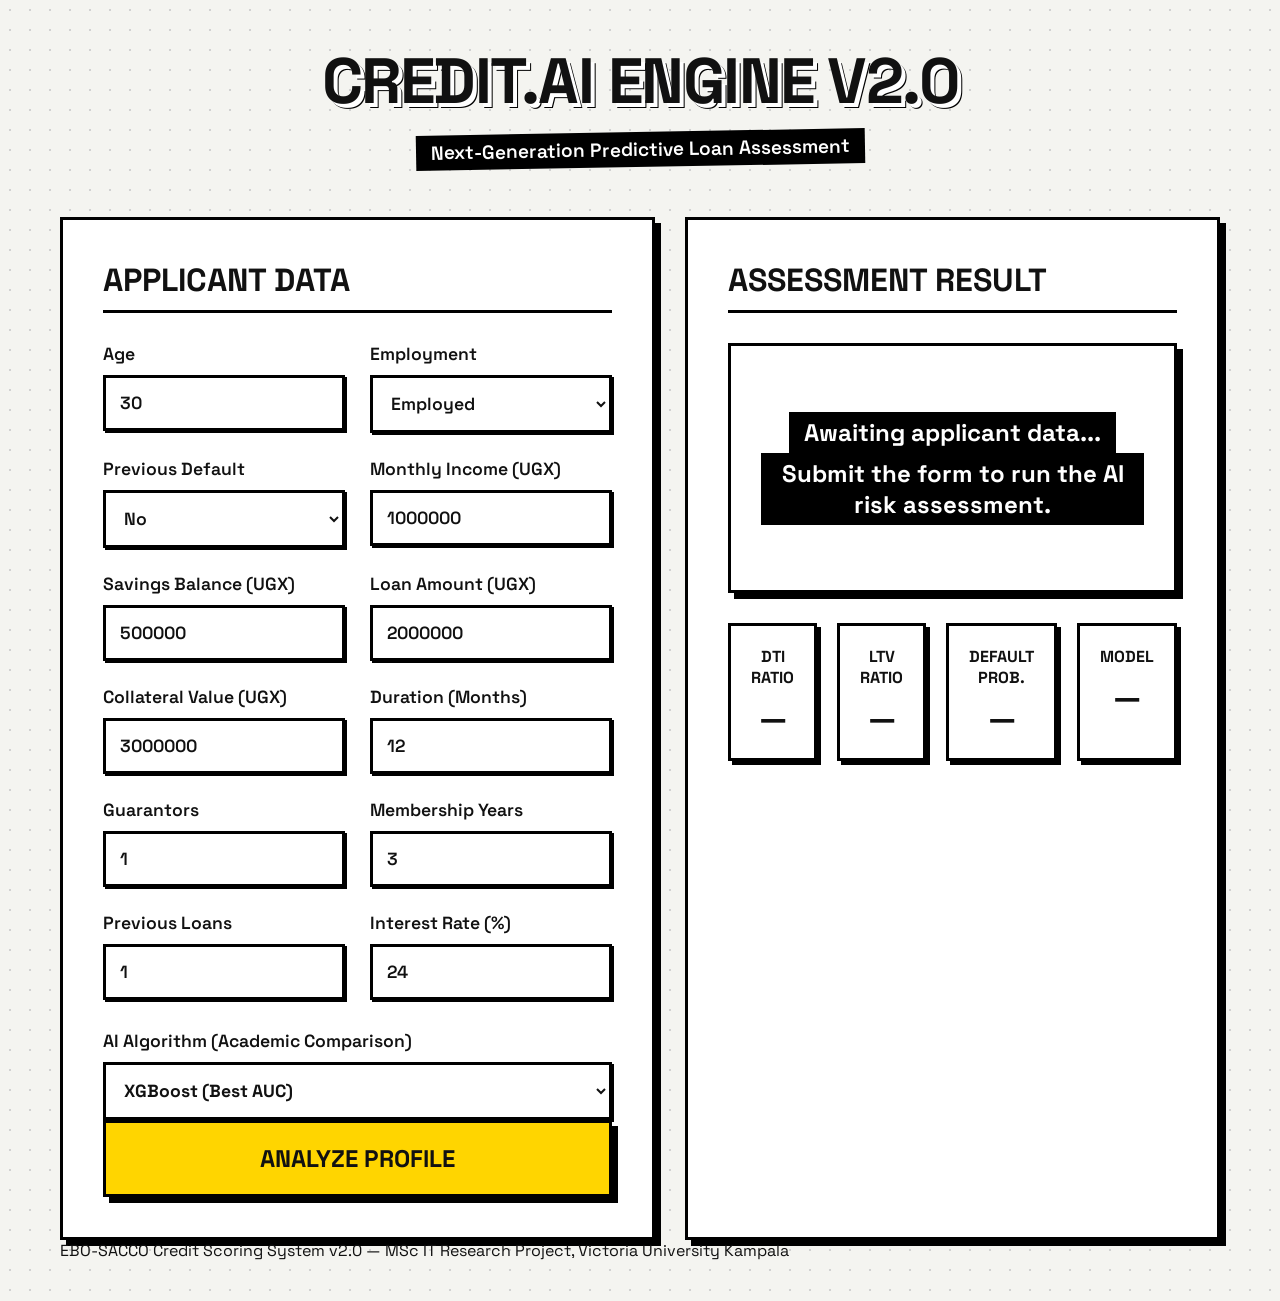
==== webapp/index.html @ fc42ba5c "first MVP" ====
<!DOCTYPE html>
<html lang="en">
<head>
    <meta charset="UTF-8">
    <meta name="viewport" content="width=device-width, initial-scale=1.0">
    <title>EBO-SACCO Credit AI Engine v2.0</title>
    <link rel="stylesheet" href="styles.css">
    <link href="https://fonts.googleapis.com/css2?family=Outfit:wght@300;400;600;800&display=swap" rel="stylesheet">
</head>
<body>
    <div class="background-orbs">
        <div class="orb orb-1"></div>
        <div class="orb orb-2"></div>
        <div class="orb orb-3"></div>
    </div>

    <div class="container">
        <header>
            <h1>Credit.AI <span>Engine v2.0</span></h1>
            <p>Next-Generation Predictive Loan Assessment</p>
        </header>

        <main>
            <div class="glass-panel form-panel">
                <h2>Applicant Data</h2>
                <form id="predictionForm">
                    <div class="input-grid">
                        <div class="input-group">
                            <label>Age</label>
                            <input type="number" id="age" value="30" min="18" max="120" required>
                        </div>
                        <div class="input-group">
                            <label>Employment</label>
                            <select id="employment_status">
                                <option value="Employed">Employed</option>
                                <option value="Self-Employed">Self-Employed</option>
                            </select>
                        </div>
                        <div class="input-group">
                            <label>Previous Default</label>
                            <select id="prev_default">
                                <option value="No">No</option>
                                <option value="Yes">Yes</option>
                            </select>
                        </div>
                        <div class="input-group">
                            <label>Monthly Income (UGX)</label>
                            <input type="number" id="income" value="1000000" min="0" required>
                        </div>
                        <div class="input-group">
                            <label>Savings Balance (UGX)</label>
                            <input type="number" id="savings" value="500000" min="0" required>
                        </div>
                        <div class="input-group">
                            <label>Loan Amount (UGX)</label>
                            <input type="number" id="loan_amount" value="2000000" min="1" required>
                        </div>
                        <div class="input-group">
                            <label>Collateral Value (UGX)</label>
                            <input type="number" id="collateral" value="3000000" min="0" required>
                        </div>
                        <div class="input-group">
                            <label>Duration (Months)</label>
                            <input type="number" id="loan_duration" value="12" min="1" max="72" required>
                        </div>
                        <div class="input-group">
                            <label>Guarantors</label>
                            <input type="number" id="guarantor_count" value="1" min="0" max="20">
                        </div>
                        <div class="input-group">
                            <label>Membership Years</label>
                            <input type="number" id="membership_years" value="3" min="0" max="50">
                        </div>
                        <div class="input-group">
                            <label>Previous Loans</label>
                            <input type="number" id="previous_loans_count" value="1" min="0" max="100">
                        </div>
                        <div class="input-group">
                            <label>Interest Rate (%)</label>
                            <input type="number" id="interest_rate" value="24" min="0" max="100" step="0.5">
                        </div>
                    </div>
                    <div style="margin-top: 15px;">
                        <div class="input-group full-width">
                            <label>AI Algorithm (Academic Comparison)</label>
                            <select id="model_choice" style="font-weight: bold; color: var(--primary);">
                                <option value="XGBoost">XGBoost (Best AUC)</option>
                                <option value="Random Forest">Random Forest</option>
                                <option value="Decision Tree">Decision Tree</option>
                                <option value="Logistic Regression">Logistic Regression</option>
                            </select>
                        </div>
                    </div>
                    <button type="submit" class="glow-button">Analyze Profile</button>
                </form>
            </div>

            <div class="glass-panel result-panel">
                <h2>Assessment Result</h2>
                <div id="resultDisplay" class="result-display">
                    <div class="idle-state">
                        <p>Awaiting applicant data...</p>
                        <p>Submit the form to run the AI risk assessment.</p>
                    </div>
                </div>
                <div class="risk-metrics">
                    <div class="metric">
                        <div class="label">DTI Ratio</div>
                        <div class="value" id="val-dti">—</div>
                    </div>
                    <div class="metric">
                        <div class="label">LTV Ratio</div>
                        <div class="value" id="val-ltv">—</div>
                    </div>
                    <div class="metric">
                        <div class="label">Default Prob.</div>
                        <div class="value" id="val-default-prob">—</div>
                    </div>
                    <div class="metric">
                        <div class="label">Model</div>
                        <div class="value" id="val-model">—</div>
                    </div>
                </div>
            </div>
        </main>

        <footer>
            <p>EBO-SACCO Credit Scoring System v2.0 — MSc IT Research Project, Victoria University Kampala</p>
        </footer>
    </div>

    <script src="script.js"></script>
</body>
</html>
---- webapp/styles.css ----
@import url('https://fonts.googleapis.com/css2?family=Space+Grotesk:wght@400;600;700&display=swap');

:root {
    --bg-color: #F4F4F0;
    --panel-bg: #FFFFFF;
    --text-color: #111111;
    --border-color: #000000;
    
    /* Neo-Brutalist Accents */
    --accent-btn: #FFD500;
    --accent-focus: #DFD3FF;
    --success: #00E676;
    --success-bg: #E8F5E9;
    --danger: #FF3D00;
    --danger-bg: #FFEBEE;
    
    --shadow-solid: 6px 6px 0px #000000;
    --shadow-solid-sm: 4px 4px 0px #000000;
    --border-thick: 3px solid #000000;
}

* {
    box-sizing: border-box;
    margin: 0;
    padding: 0;
}

body {
    font-family: 'Space Grotesk', sans-serif;
    background-color: var(--bg-color);
    color: var(--text-color);
    min-height: 100vh;
    overflow-x: hidden;
    background-image: radial-gradient(#d1d1d1 1px, transparent 1px);
    background-size: 20px 20px;
}

.background-orbs { display: none; }

.container {
    max-width: 1200px;
    margin: 0 auto;
    padding: 40px 20px;
}

header {
    text-align: center;
    margin-bottom: 50px;
}

h1 {
    font-size: 4rem;
    font-weight: 700;
    letter-spacing: -1.5px;
    text-transform: uppercase;
    text-shadow: 4px 4px 0px #FFF, 5px 5px 0px #000;
}

header p {
    font-size: 1.2rem;
    font-weight: 600;
    margin-top: 10px;
    background: #000;
    color: #FFF;
    display: inline-block;
    padding: 5px 15px;
    transform: rotate(-1deg);
}

main {
    display: grid;
    grid-template-columns: 1.5fr 1fr;
    gap: 30px;
}

/* Neo-Brutalist Panel */
.glass-panel {
    background: var(--panel-bg);
    border: var(--border-thick);
    padding: 40px;
    box-shadow: var(--shadow-solid);
    border-radius: 0;
}

h2 {
    margin-bottom: 30px;
    font-size: 2rem;
    font-weight: 700;
    text-transform: uppercase;
    border-bottom: var(--border-thick);
    padding-bottom: 10px;
}

.input-grid {
    display: grid;
    grid-template-columns: repeat(2, 1fr);
    gap: 25px;
    margin-bottom: 30px;
}

.input-group label {
    display: block;
    margin-bottom: 10px;
    font-size: 1.1rem;
    font-weight: 600;
}

input, select {
    width: 100%;
    background: #FFF;
    border: var(--border-thick);
    color: var(--text-color);
    padding: 14px;
    font-family: 'Space Grotesk', sans-serif;
    font-size: 1.1rem;
    font-weight: 600;
    transition: all 0.2s ease;
    box-shadow: 2px 2px 0px #000;
}

input:focus, select:focus {
    outline: none;
    background: var(--accent-focus);
    box-shadow: var(--shadow-solid-sm);
    transform: translate(-2px, -2px);
}

/* Neo-Brutalist Button */
.glow-button {
    width: 100%;
    background: var(--accent-btn);
    color: var(--text-color);
    border: var(--border-thick);
    padding: 20px;
    font-size: 1.5rem;
    font-weight: 700;
    font-family: 'Space Grotesk', sans-serif;
    cursor: pointer;
    text-transform: uppercase;
    box-shadow: var(--shadow-solid);
    transition: all 0.1s ease;
}

.glow-button:hover {
    transform: translate(2px, 2px);
    box-shadow: 4px 4px 0px #000;
}

.glow-button:active {
    transform: translate(6px, 6px);
    box-shadow: 0px 0px 0px #000;
    background: #E5C000;
}

/* Result Display */
.result-display {
    height: auto;
    min-height: 250px;
    display: flex;
    flex-direction: column;
    align-items: center;
    justify-content: center;
    background: #FFF;
    border: var(--border-thick);
    box-shadow: var(--shadow-solid);
    margin-bottom: 30px;
    text-align: center;
    padding: 30px;
}

.idle-state {
    font-size: 1.2rem;
    font-weight: 600;
}

.result-approved {
    background: var(--success-bg);
}
.result-approved h3 { color: var(--success); text-shadow: 2px 2px 0px #000; }

.result-denied {
    background: var(--danger-bg);
}
.result-denied h3 { color: var(--danger); text-shadow: 2px 2px 0px #000; }

.result-display h3 {
    font-size: 3rem;
    margin-bottom: 10px;
    text-transform: uppercase;
    letter-spacing: -1px;
}

.result-display p {
    font-size: 1.5rem;
    font-weight: 700;
    background: #000;
    color: #FFF;
    padding: 5px 15px;
    display: inline-block;
}

/* Metrics Dashboard */
.risk-metrics {
    display: flex;
    gap: 20px;
}

.metric {
    flex: 1;
    background: #FFF;
    padding: 20px;
    border: var(--border-thick);
    box-shadow: var(--shadow-solid-sm);
    text-align: center;
}

.metric .label {
    font-size: 1rem;
    font-weight: 700;
    text-transform: uppercase;
    margin-bottom: 10px;
}

.metric .value {
    font-size: 2rem;
    font-weight: 700;
}

/* Loader */
.loader {
    width: 50px;
    height: 50px;
    border: var(--border-thick);
    background: var(--accent-btn);
    animation: spin 1s linear infinite;
    box-shadow: 4px 4px 0px #000;
}

@keyframes spin { 100% { transform: rotate(360deg); } }
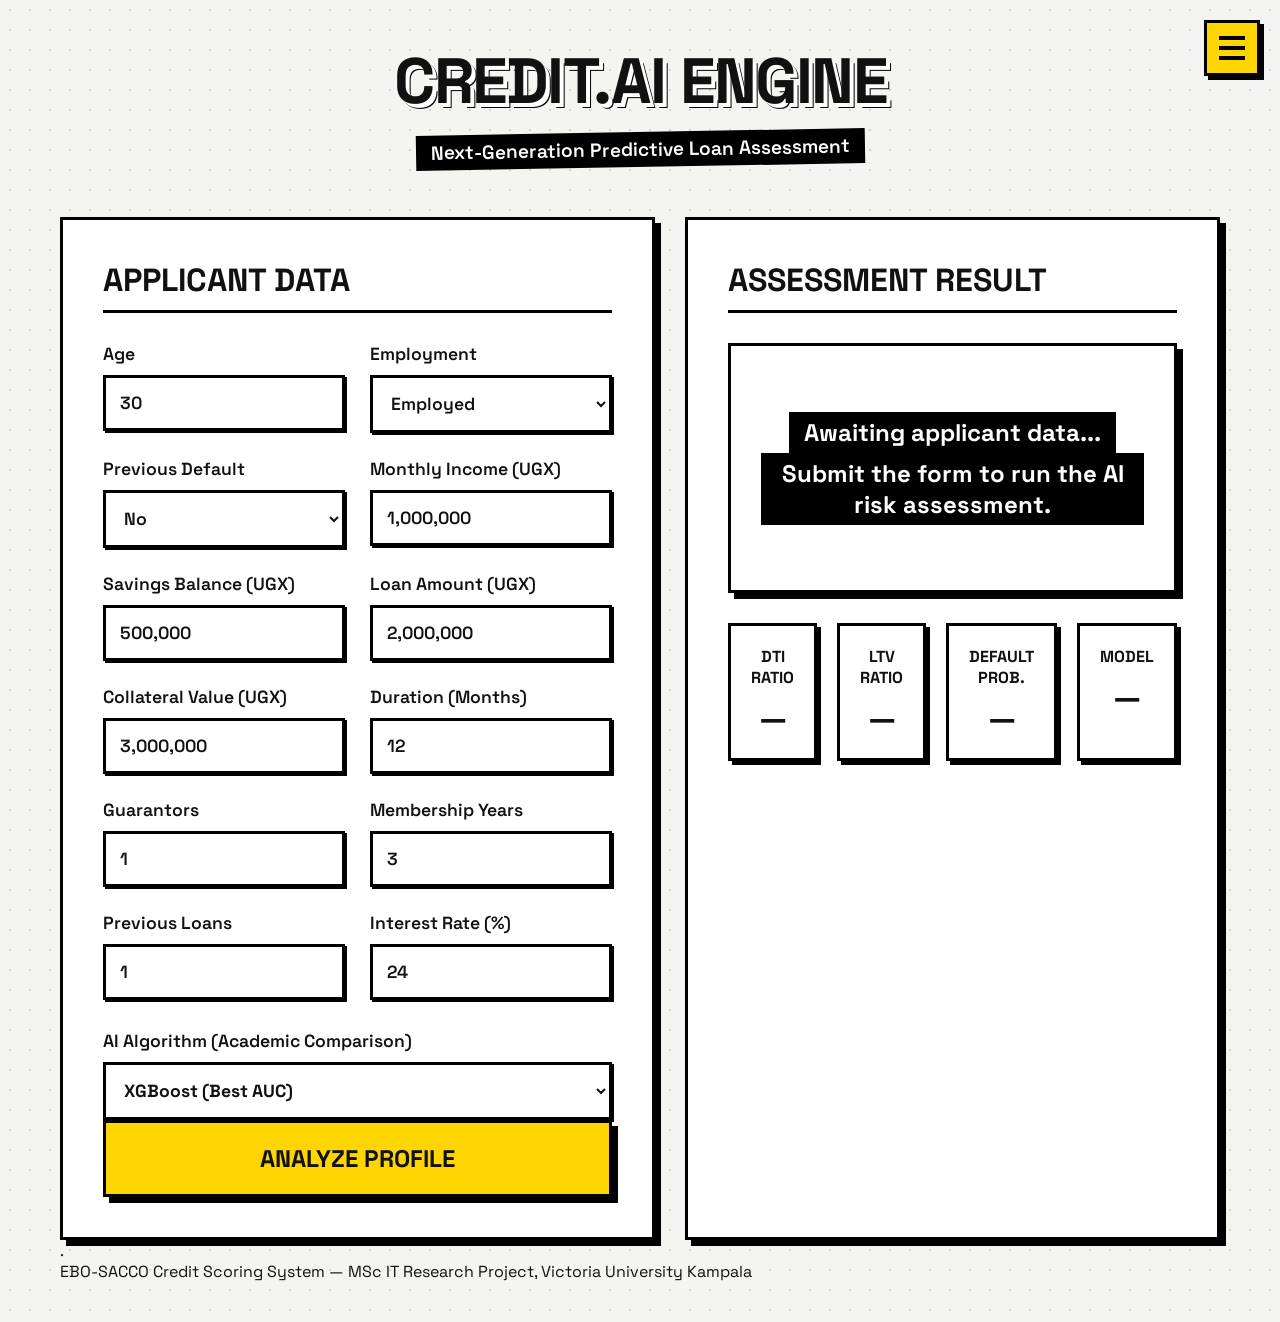
==== commit 834173d1: "second version" ====
--- a/webapp/index.html
+++ b/webapp/index.html
@@ -14,9 +14,21 @@
         <div class="orb orb-3"></div>
     </div>
 
+    <div class="menu-wrapper">
+        <button id="menuToggle" class="hamburger-btn" aria-label="Menu" aria-expanded="false">
+            <span></span>
+            <span></span>
+            <span></span>
+        </button>
+        <div id="menuDropdown" class="menu-dropdown">
+            <button type="button" class="menu-item" id="faqBtn">FAQ</button>
+            <button type="button" class="menu-item" id="docsBtn">Documentation</button>
+        </div>
+    </div>
+
     <div class="container">
         <header>
-            <h1>Credit.AI <span>Engine v2.0</span></h1>
+            <h1>Credit.AI <span>Engine </span></h1>
             <p>Next-Generation Predictive Loan Assessment</p>
         </header>
 
@@ -45,19 +57,19 @@
                         </div>
                         <div class="input-group">
                             <label>Monthly Income (UGX)</label>
-                            <input type="number" id="income" value="1000000" min="0" required>
+                            <input type="text" inputmode="numeric" autocomplete="off" class="money-input" id="income" value="1000000" required>
                         </div>
                         <div class="input-group">
                             <label>Savings Balance (UGX)</label>
-                            <input type="number" id="savings" value="500000" min="0" required>
+                            <input type="text" inputmode="numeric" autocomplete="off" class="money-input" id="savings" value="500000" required>
                         </div>
                         <div class="input-group">
                             <label>Loan Amount (UGX)</label>
-                            <input type="number" id="loan_amount" value="2000000" min="1" required>
+                            <input type="text" inputmode="numeric" autocomplete="off" class="money-input" id="loan_amount" value="2000000" required>
                         </div>
                         <div class="input-group">
                             <label>Collateral Value (UGX)</label>
-                            <input type="number" id="collateral" value="3000000" min="0" required>
+                            <input type="text" inputmode="numeric" autocomplete="off" class="money-input" id="collateral" value="3000000" required>
                         </div>
                         <div class="input-group">
                             <label>Duration (Months)</label>
@@ -125,7 +137,8 @@
         </main>
 
         <footer>
-            <p>EBO-SACCO Credit Scoring System v2.0 — MSc IT Research Project, Victoria University Kampala</p>
+            <p style="word-spacing: 20px;">.</p>
+            <p>EBO-SACCO Credit Scoring System  — MSc IT Research Project, Victoria University Kampala</p>
         </footer>
     </div>
 
--- a/webapp/styles.css
+++ b/webapp/styles.css
@@ -226,6 +226,387 @@
     font-weight: 700;
 }
 
+/* Hamburger Menu */
+.menu-wrapper {
+    position: fixed;
+    top: 20px;
+    right: 20px;
+    z-index: 1000;
+}
+
+.hamburger-btn {
+    width: 56px;
+    height: 56px;
+    background: var(--accent-btn);
+    border: var(--border-thick);
+    box-shadow: var(--shadow-solid-sm);
+    cursor: pointer;
+    display: flex;
+    flex-direction: column;
+    align-items: center;
+    justify-content: center;
+    gap: 6px;
+    transition: all 0.1s ease;
+}
+
+.hamburger-btn span {
+    display: block;
+    width: 26px;
+    height: 4px;
+    background: #000;
+}
+
+.hamburger-btn:hover {
+    transform: translate(2px, 2px);
+    box-shadow: 2px 2px 0px #000;
+}
+
+.hamburger-btn:active {
+    transform: translate(4px, 4px);
+    box-shadow: 0px 0px 0px #000;
+}
+
+.menu-dropdown {
+    display: none;
+    flex-direction: column;
+    gap: 12px;
+    position: absolute;
+    top: 68px;
+    right: 0;
+    min-width: 200px;
+}
+
+.menu-dropdown.open {
+    display: flex;
+}
+
+.menu-item {
+    background: #FFF;
+    border: var(--border-thick);
+    box-shadow: var(--shadow-solid-sm);
+    padding: 14px 20px;
+    font-family: 'Space Grotesk', sans-serif;
+    font-size: 1.1rem;
+    font-weight: 700;
+    text-transform: uppercase;
+    text-align: left;
+    cursor: pointer;
+    transition: all 0.1s ease;
+}
+
+.menu-item:hover {
+    background: var(--accent-focus);
+    transform: translate(2px, 2px);
+    box-shadow: 2px 2px 0px #000;
+}
+
+.menu-item:active {
+    transform: translate(4px, 4px);
+    box-shadow: 0px 0px 0px #000;
+}
+
+/* FAQ Page */
+.back-btn {
+    position: fixed;
+    top: 20px;
+    left: 20px;
+    z-index: 1000;
+    background: var(--accent-btn);
+    border: var(--border-thick);
+    box-shadow: var(--shadow-solid-sm);
+    padding: 12px 20px;
+    font-family: 'Space Grotesk', sans-serif;
+    font-size: 1rem;
+    font-weight: 700;
+    text-transform: uppercase;
+    text-decoration: none;
+    color: var(--text-color);
+    transition: all 0.1s ease;
+}
+
+.back-btn:hover {
+    transform: translate(2px, 2px);
+    box-shadow: 2px 2px 0px #000;
+}
+
+.faq-container {
+    max-width: 900px;
+}
+
+.faq-main {
+    display: block;
+}
+
+.faq-section {
+    margin-bottom: 30px;
+}
+
+.faq-item {
+    border: var(--border-thick);
+    background: #FFF;
+    box-shadow: var(--shadow-solid-sm);
+    margin-bottom: 20px;
+}
+
+.faq-item summary {
+    cursor: pointer;
+    padding: 18px 20px;
+    font-size: 1.15rem;
+    font-weight: 700;
+    list-style: none;
+    display: flex;
+    justify-content: space-between;
+    align-items: center;
+    gap: 15px;
+    transition: background 0.1s ease;
+}
+
+.faq-item summary::-webkit-details-marker {
+    display: none;
+}
+
+.faq-item summary::after {
+    content: '+';
+    font-size: 1.6rem;
+    font-weight: 700;
+    line-height: 1;
+    flex-shrink: 0;
+}
+
+.faq-item[open] summary {
+    background: var(--accent-focus);
+    border-bottom: var(--border-thick);
+}
+
+.faq-item[open] summary::after {
+    content: '\2212';
+}
+
+.faq-item summary:hover {
+    background: var(--accent-focus);
+}
+
+.faq-answer {
+    padding: 20px;
+    font-size: 1.05rem;
+    line-height: 1.7;
+}
+
+.faq-answer p + p,
+.faq-answer ul {
+    margin-top: 12px;
+}
+
+.faq-answer ul {
+    padding-left: 25px;
+    margin-bottom: 12px;
+}
+
+.faq-answer li {
+    margin-bottom: 8px;
+}
+
+.faq-answer code {
+    background: #000;
+    color: var(--accent-btn);
+    padding: 2px 8px;
+    font-size: 0.95rem;
+}
+
+/* Documentation Page */
+.docs-container {
+    max-width: 950px;
+}
+
+.docs-main {
+    display: block;
+}
+
+.docs-section,
+.docs-toc {
+    margin-bottom: 30px;
+    padding: 30px;
+}
+
+.docs-section h3 {
+    font-size: 1.3rem;
+    font-weight: 700;
+    text-transform: uppercase;
+    margin: 25px 0 12px;
+}
+
+.docs-section p,
+.docs-section li {
+    font-size: 1.05rem;
+    line-height: 1.7;
+}
+
+.docs-section p + p {
+    margin-top: 12px;
+}
+
+.docs-section ul,
+.docs-section ol {
+    padding-left: 25px;
+    margin: 12px 0;
+}
+
+.docs-section li {
+    margin-bottom: 8px;
+}
+
+.docs-section code {
+    background: #000;
+    color: var(--accent-btn);
+    padding: 2px 8px;
+    font-size: 0.95rem;
+}
+
+.docs-section pre {
+    background: #000;
+    border: var(--border-thick);
+    box-shadow: var(--shadow-solid-sm);
+    padding: 20px;
+    margin: 15px 0;
+    overflow-x: auto;
+}
+
+.docs-section pre code {
+    background: none;
+    padding: 0;
+    color: #FFF;
+    font-size: 0.95rem;
+    line-height: 1.6;
+}
+
+/* TOC */
+.docs-toc ol {
+    padding-left: 25px;
+    columns: 2;
+    column-gap: 40px;
+}
+
+.docs-toc li {
+    margin-bottom: 10px;
+    font-size: 1.05rem;
+    font-weight: 600;
+}
+
+.docs-toc a {
+    color: var(--text-color);
+    text-decoration: none;
+    border-bottom: 3px solid var(--accent-btn);
+}
+
+.docs-toc a:hover {
+    background: var(--accent-focus);
+}
+
+/* Tables */
+.table-scroll {
+    overflow-x: auto;
+    margin: 15px 0;
+}
+
+.docs-section table {
+    width: 100%;
+    border-collapse: collapse;
+    border: var(--border-thick);
+    box-shadow: var(--shadow-solid-sm);
+    background: #FFF;
+    font-size: 1rem;
+}
+
+.docs-section th,
+.docs-section td {
+    border: 2px solid #000;
+    padding: 10px 14px;
+    text-align: left;
+    vertical-align: top;
+}
+
+.docs-section thead th {
+    background: #000;
+    color: #FFF;
+    text-transform: uppercase;
+    font-size: 0.9rem;
+    letter-spacing: 0.5px;
+}
+
+.docs-section tbody th {
+    background: var(--accent-focus);
+    width: 160px;
+}
+
+.docs-best td {
+    background: var(--success-bg);
+    font-weight: 700;
+}
+
+/* Stat tiles */
+.docs-stats {
+    display: grid;
+    grid-template-columns: repeat(auto-fit, minmax(160px, 1fr));
+    gap: 20px;
+    margin: 20px 0;
+}
+
+.docs-stat {
+    background: #FFF;
+    border: var(--border-thick);
+    box-shadow: var(--shadow-solid-sm);
+    padding: 18px;
+    text-align: center;
+}
+
+.docs-stat .label {
+    font-size: 0.9rem;
+    font-weight: 700;
+    text-transform: uppercase;
+    margin-bottom: 8px;
+}
+
+.docs-stat .value {
+    font-size: 1.8rem;
+    font-weight: 700;
+}
+
+/* Callouts */
+.docs-callout {
+    border: var(--border-thick);
+    box-shadow: var(--shadow-solid-sm);
+    background: var(--accent-focus);
+    padding: 18px 20px;
+    margin: 15px 0;
+    font-size: 1.02rem;
+    line-height: 1.7;
+}
+
+/* HTTP method badges */
+.docs-method {
+    display: inline-block;
+    background: var(--success);
+    color: #000;
+    border: 2px solid #000;
+    padding: 2px 10px;
+    font-size: 0.95rem;
+    margin-right: 8px;
+}
+
+.docs-method.post {
+    background: var(--accent-btn);
+}
+
+.docs-numbered li {
+    margin-bottom: 12px;
+}
+
+@media (max-width: 700px) {
+    .docs-toc ol {
+        columns: 1;
+    }
+}
+
 /* Loader */
 .loader {
     width: 50px;
